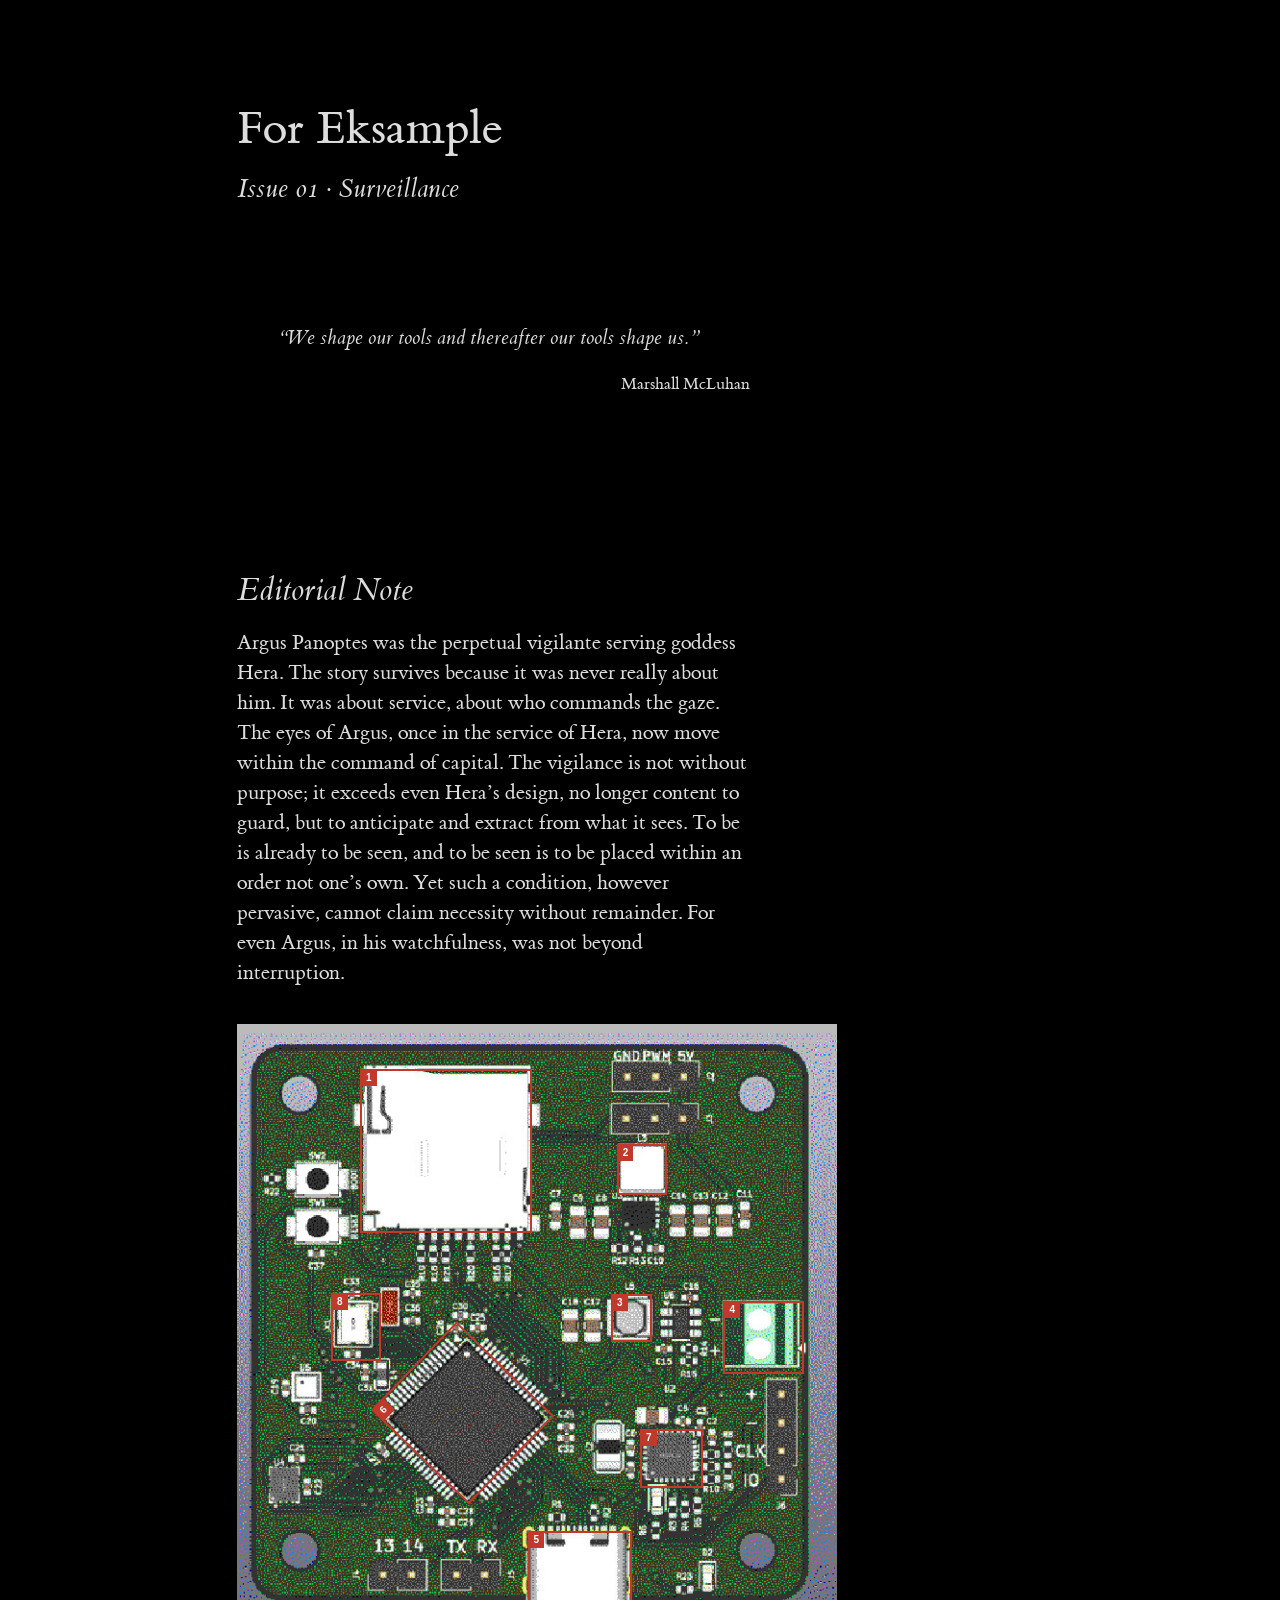
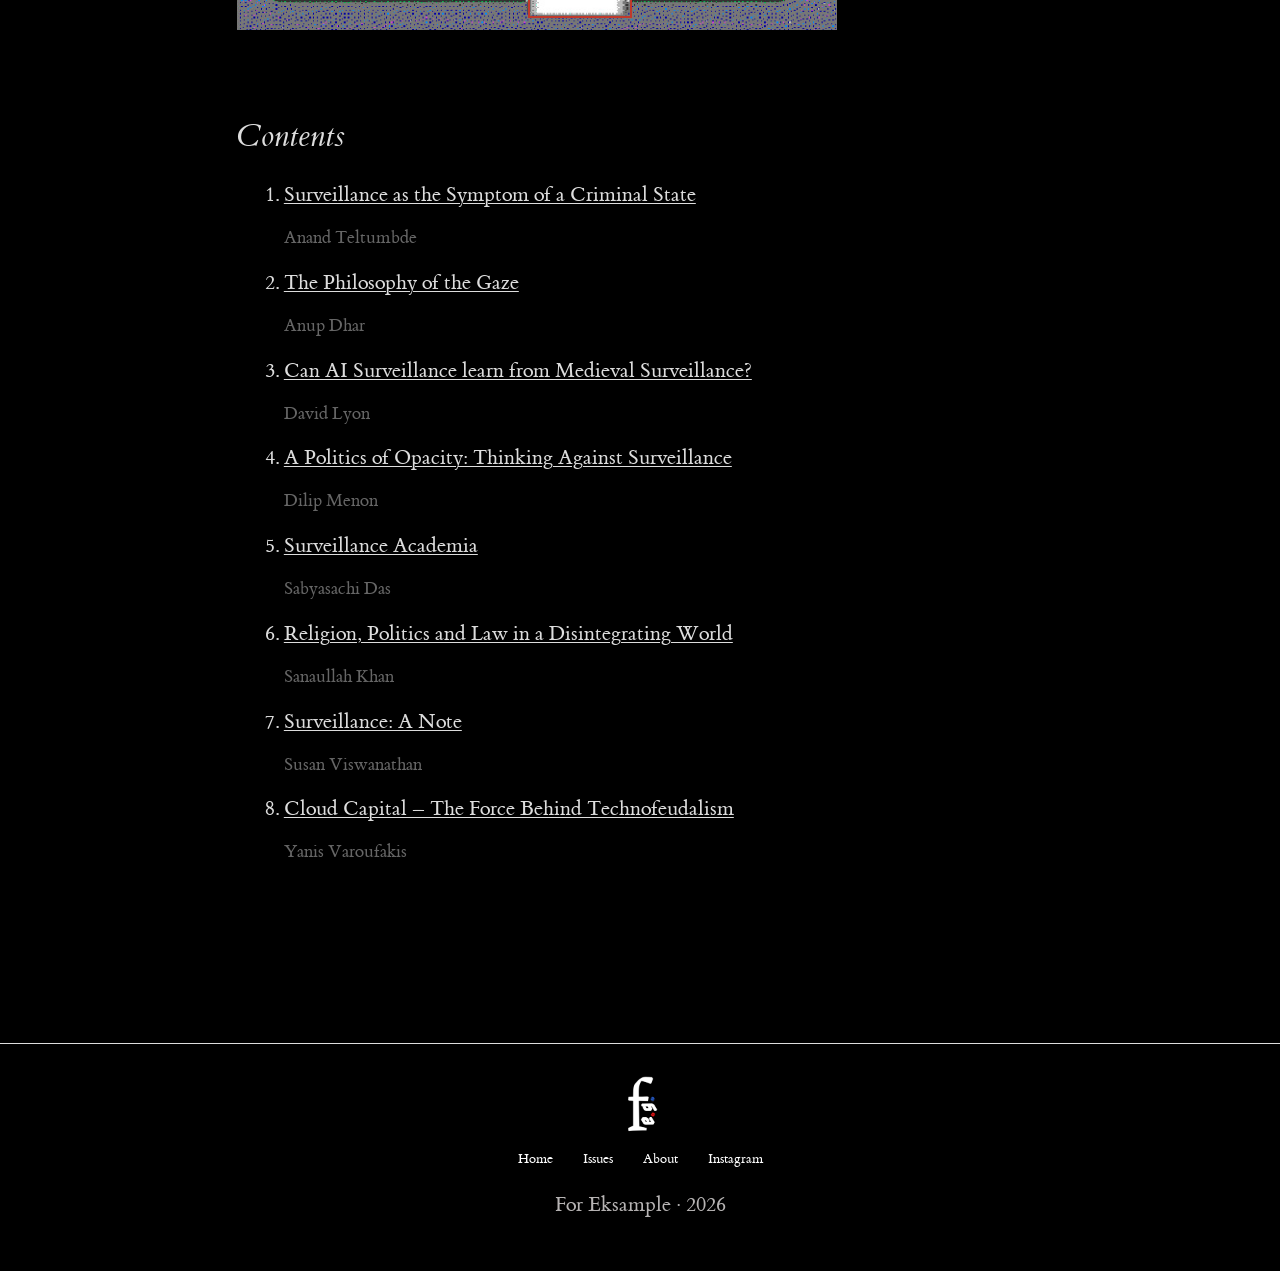
==== index.html @ 05f65637 "rotate" ====
<!DOCTYPE html>
<html lang="en">

<head>
    <meta charset="UTF-8">
    <meta name="viewport" content="width=device-width, initial-scale=1.0">

    <title>For Eksample | Issue 01</title>

    <link rel="stylesheet" href="tufte.css">
    <link rel="stylesheet" href="assets/css/custom.css">
</head>

<body>

<article>

   <h1>
    For Eksample
</h1>

    <p class="subtitle">
        Issue 01 · Surveillance
    </p>

    <section>

        <div class="epigraph">

            <blockquote>

                <p>
                    “We shape our tools and thereafter our tools shape us.”
                </p>

                <footer>
                    Marshall McLuhan
                </footer>

            </blockquote>

        </div>

    </section>


     <section>

        <h2>Editorial Note</h2>

        <p>

           Argus Panoptes was the perpetual vigilante serving goddess Hera. The story survives because it was never really about him. It was about service, about who commands the gaze.
The eyes of Argus, once in the service of Hera, now move within the command of capital.
The vigilance is not without purpose; it exceeds even Hera’s design, no longer content to guard, but to anticipate and extract from what it sees. 
To be is already to be seen, and to be seen is to be placed within an order not one’s own.
Yet such a condition, however pervasive, cannot claim necessity without remainder.
For even Argus, in his watchfulness, was not beyond interruption.


        </p>

    </section>

<!-- PCB annotated image — paste this where you want it on your page -->
<!-- Replace the src below with your actual image path -->

<div class="pcb-wrap">
  <img src="assets/imgs/pcb.jpeg" alt="PCB diagram">

  <a class="pcb-box box-1" href="articles/das.html" target="_blank" rel="noopener">
    <span class="box-label">1</span>
  </a>
  <a class="pcb-box box-2" href="articles/dhar.html" target="_blank" rel="noopener">
    <span class="box-label">2</span>
  </a>
  <a class="pcb-box box-3" href="articles/khan.html" target="_blank" rel="noopener">
    <span class="box-label">3</span>
  </a>
  <a class="pcb-box box-4" href="articles/lyon.html" target="_blank" rel="noopener">
    <span class="box-label">4</span>
  </a>
  <a class="pcb-box box-5" href="articles/menon.html" target="_blank" rel="noopener">
    <span class="box-label">5</span>
  </a>
  <a class="pcb-box box-6" href="articles/teltumbde.html" target="_blank" rel="noopener">
    <span class="box-label">6</span>
  </a>
  <a class="pcb-box box-7" href="articles/varoufakis.html" target="_blank" rel="noopener">
    <span class="box-label">7</span>
  </a>
  <a class="pcb-box box-8" href="articles/viswanathan.html" target="_blank" rel="noopener">
    <span class="box-label">8</span>
  </a>
</div>

<style>
  .pcb-wrap {
   
  position: relative;
  display: block;
  width: 100%;
  max-width: 600px; /* caps it on large screens — adjust as needed */
  /*margin: 0 auto;*/
  line-height: 0;

  }

  .pcb-wrap img {
    display: block;
    width: 100%;
    height: auto;
  }

  .pcb-box {
    position: absolute;
    border: 2px solid #c0392b;
    cursor: pointer;
    text-decoration: none;
    transition: border-color 0.25s ease, background-color 0.25s ease;
  }

  .pcb-box:hover {
    border-color: #f1c40f;
    background-color: rgba(241, 196, 15, 0.15);
  }

  .box-label {
    position: absolute;
    top: -1px;
    left: -1px;
    background: #c0392b;
    color: #fff;
    font-size: 10px;
    font-weight: 600;
    padding: 1px 5px;
    font-family: sans-serif;
    line-height: 1.4;
    transition: background-color 0.25s ease;
  }

  .pcb-box:hover .box-label {
    background-color: #f1c40f;
    color: #000;
  }

  /* Box positions */
  .box-1{left:20.556%;top:7.417%;width:28.056%;height:26.372%}
  .box-2{left:63.333%;top:19.916%;width:7.639%;height:7.692%}
  .box-3{left:62.361%;top:44.502%;width:6.111%;height:7.280%}
  .box-4{left:81.111%;top:45.739%;width:12.778%;height:11.400%}
  .box-5{left:48.472%;top:83.648%;width:16.806%;height:13.598%}
  .box-6{left:27.361%;width: 19.861%;height: 21.702%; top: 53.018%;  transform: rotate(-46deg); transform-origin: center center;}
  .box-7{left:67.222%;top:66.891%;width:9.861%;height:9.065%}
  .box-8{left:15.694%;top:44.365%;width:7.639%;height:10.576%}

</style>

    <section>

        <h2>Contents </h2>
  
       
     <ol>

    <li>
        <a href="articles/teltumbde.html">
            Surveillance as the Symptom of a Criminal State
        </a>
        <br>
        <small>Anand Teltumbde</small>
    </li>

    <li>
        <a href="articles/dhar.html">
            The Philosophy of the Gaze
        </a>
        <br>
        <small>Anup Dhar</small>
    </li>

    <li>
        <a href="articles/lyon.html">
            Can AI Surveillance learn from Medieval Surveillance?
        </a>
        <br>
        <small>David Lyon</small>
    </li>

    <li>
        <a href="articles/menon.html">
            A Politics of Opacity: Thinking Against Surveillance
        </a>
        <br>
        <small>Dilip Menon</small>
    </li>

    <li>
        <a href="articles/das.html">
            Surveillance Academia
        </a>
        <br>
        <small>Sabyasachi Das</small>
    </li>

    <li>
        <a href="articles/khan.html">
            Religion, Politics and Law in a Disintegrating World
        </a>
        <br>
        <small>Sanaullah Khan</small>
    </li>

    <li>
        <a href="articles/viswanathan.html">
            Surveillance: A Note
        </a>
        <br>
        <small>Susan Viswanathan</small>
    </li>

    <li>
        <a href="articles/varoufakis.html">
            Cloud Capital – The Force Behind Technofeudalism
        </a>
        <br>
        <small>Yanis Varoufakis</small>
    </li>

</ol>

    </section>


   

 

</article>
<footer class="site-footer">
     <img src="assets/imgs/logo.jpg" alt="For Eksample logo" class="footer-logo">

   <nav class="footer-nav">
        <a href="main.html">Home</a>
        <a href="main.html#Issues">Issues</a>
        <a href="about.html">About</a>
        <a href="https://instagram.com/foreksample">Instagram</a>


      
    </nav>

    <p class="footer-meta">
        For Eksample · 2026
    </p>

</footer>

</body>

</html>
---- tufte.css ----
@charset "UTF-8";

/* Import ET Book styles
   adapted from https://github.com/edwardtufte/et-book/blob/gh-pages/et-book.css */

@font-face {
    font-family: "et-book";
    src: url("et-book/et-book-roman-line-figures/et-book-roman-line-figures.eot");
    src: url("et-book/et-book-roman-line-figures/et-book-roman-line-figures.eot?#iefix") format("embedded-opentype"), url("et-book/et-book-roman-line-figures/et-book-roman-line-figures.woff") format("woff"), url("et-book/et-book-roman-line-figures/et-book-roman-line-figures.ttf") format("truetype"), url("et-book/et-book-roman-line-figures/et-book-roman-line-figures.svg#etbookromanosf") format("svg");
    font-weight: normal;
    font-style: normal;
    font-display: swap;
}

@font-face {
    font-family: "et-book";
    src: url("et-book/et-book-display-italic-old-style-figures/et-book-display-italic-old-style-figures.eot");
    src: url("et-book/et-book-display-italic-old-style-figures/et-book-display-italic-old-style-figures.eot?#iefix") format("embedded-opentype"), url("et-book/et-book-display-italic-old-style-figures/et-book-display-italic-old-style-figures.woff") format("woff"), url("et-book/et-book-display-italic-old-style-figures/et-book-display-italic-old-style-figures.ttf") format("truetype"), url("et-book/et-book-display-italic-old-style-figures/et-book-display-italic-old-style-figures.svg#etbookromanosf") format("svg");
    font-weight: normal;
    font-style: italic;
    font-display: swap;
}

@font-face {
    font-family: "et-book";
    src: url("et-book/et-book-bold-line-figures/et-book-bold-line-figures.eot");
    src: url("et-book/et-book-bold-line-figures/et-book-bold-line-figures.eot?#iefix") format("embedded-opentype"), url("et-book/et-book-bold-line-figures/et-book-bold-line-figures.woff") format("woff"), url("et-book/et-book-bold-line-figures/et-book-bold-line-figures.ttf") format("truetype"), url("et-book/et-book-bold-line-figures/et-book-bold-line-figures.svg#etbookromanosf") format("svg");
    font-weight: bold;
    font-style: normal;
    font-display: swap;
}

@font-face {
    font-family: "et-book-roman-old-style";
    src: url("et-book/et-book-roman-old-style-figures/et-book-roman-old-style-figures.eot");
    src: url("et-book/et-book-roman-old-style-figures/et-book-roman-old-style-figures.eot?#iefix") format("embedded-opentype"), url("et-book/et-book-roman-old-style-figures/et-book-roman-old-style-figures.woff") format("woff"), url("et-book/et-book-roman-old-style-figures/et-book-roman-old-style-figures.ttf") format("truetype"), url("et-book/et-book-roman-old-style-figures/et-book-roman-old-style-figures.svg#etbookromanosf") format("svg");
    font-weight: normal;
    font-style: normal;
    font-display: swap;
}

/* Tufte CSS styles */
html {
    font-size: 15px;
}

body {
   /* width: 87.5%;*/
  /*  margin-left: auto; */
 /*   margin-right: auto;*/
   /* padding-left: 12.5%; */
    font-family: et-book, Palatino, "Palatino Linotype", "Palatino LT STD", "Book Antiqua", Georgia, serif;
    background-color: #fffff8;
    color: #111;
    max-width: none;
    counter-reset: sidenote-counter;
    margin: 0;
    padding: 0 clamp(1rem, 8vw, 256px);
}

/* Adds dark mode */
/*@media (prefers-color-scheme: dark) { */
    body {
        background-color: #000000;
        color: #ddd;
    }


h1 {
    font-weight: 400;
    margin-top: 4rem;
    margin-bottom: 1.5rem;
    font-size: 3.2rem;
    line-height: 1;
}

h2 {
    font-style: italic;
    font-weight: 400;
    margin-top: 2.1rem;
    margin-bottom: 1.4rem;
    font-size: 2.2rem;
    line-height: 1;
}

h3 {
    font-style: italic;
    font-weight: 400;
    font-size: 1.7rem;
    margin-top: 2rem;
    margin-bottom: 1.4rem;
    line-height: 1;
}

hr {
    display: block;
    height: 1px;
    width: 55%;
    border: 0;
    border-top: 1px solid #ccc;
    margin: 1em 0;
    padding: 0;
}

p.subtitle {
    font-style: italic;
    margin-top: 1rem;
    margin-bottom: 1rem;
    font-size: 1.8rem;
    display: block;
    line-height: 1;
}

.numeral {
    font-family: et-book-roman-old-style;
}

.danger {
    color: red;
}

article {
    padding: 5rem 0rem;
    width: 87.5%;
    padding-left: 12.5%;
}

section {
    padding-top: 1rem;
    padding-bottom: 1rem;
}

p,
dl,
ol,
ul {
    font-size: 1.4rem;
    line-height: 2rem;
}

p {
    margin-top: 1.4rem;
    margin-bottom: 1.4rem;
    padding-right: 0;
    vertical-align: baseline;
}

/* Chapter Epigraphs */
div.epigraph {
    margin: 5em 0;
}

div.epigraph > blockquote {
    margin-top: 3em;
    margin-bottom: 3em;
}

div.epigraph > blockquote,
div.epigraph > blockquote > p {
    font-style: italic;
}

div.epigraph > blockquote > footer {
    font-style: normal;
}

div.epigraph > blockquote > footer > cite {
    font-style: italic;
}
/* end chapter epigraphs styles */

blockquote {
    font-size: 1.4rem;
}

blockquote p {
    width: 55%;
    margin-right: 40px;
}

blockquote footer {
    width: 55%;
    font-size: 1.1rem;
    text-align: right;
}

section > p,
section > footer,
section > table {
    width: 55%;
}

/* 50 + 5 == 55, to be the same width as paragraph */
section > dl,
section > ol,
section > ul {
    width: 50%;
    -webkit-padding-start: 5%;
}

dt:not(:first-child),
li:not(:first-child) {
    margin-top: 0.25rem;
}

figure {
    padding: 0;
    border: 0;
    font-size: 100%;
    font: inherit;
    vertical-align: baseline;
    max-width: 55%;
    -webkit-margin-start: 0;
    -webkit-margin-end: 0;
    margin: 0 0 3em 0;
}

figcaption {
    float: right;
    clear: right;
    margin-top: 0;
    margin-bottom: 0;
    font-size: 1.1rem;
    line-height: 1.6;
    vertical-align: baseline;
    position: relative;
    max-width: 40%;
}

figure.fullwidth figcaption {
    margin-right: 24%;
}

a:link,
a:visited {
    color: inherit;
    text-underline-offset: 0.1em;
    text-decoration-thickness: 0.05em;
}

/* Sidenotes, margin notes, figures, captions */
img {
    max-width: 100%;
}

.sidenote,
.marginnote {
    float: right;
    clear: right;
    margin-right: -60%;
    width: 50%;
    margin-top: 0.3rem;
    margin-bottom: 0;
    font-size: 1.1rem;
    line-height: 1.3;
    vertical-align: baseline;
    position: relative;
}

.sidenote-number {
    counter-increment: sidenote-counter;
}

.sidenote-number:after,
.sidenote:before {
    font-family: et-book-roman-old-style;
    position: relative;
    vertical-align: baseline;
}

.sidenote-number:after {
    content: counter(sidenote-counter);
    font-size: 1rem;
    top: -0.5rem;
    left: 0.1rem;
}

.sidenote:before {
    content: counter(sidenote-counter) " ";
    font-size: 1rem;
    top: -0.5rem;
}

blockquote .sidenote,
blockquote .marginnote {
    margin-right: -82%;
    min-width: 59%;
    text-align: left;
}

div.fullwidth,
table.fullwidth {
    width: 100%;
}

div.table-wrapper {
    overflow-x: auto;
    font-family: "Trebuchet MS", "Gill Sans", "Gill Sans MT", sans-serif;
}

.sans {
    font-family: "Gill Sans", "Gill Sans MT", Calibri, sans-serif;
    letter-spacing: .03em;
}

code, pre > code {
    font-family: Consolas, "Liberation Mono", Menlo, Courier, monospace;
    font-size: 1.0rem;
    line-height: 1.42;
    -webkit-text-size-adjust: 100%; /* Prevent adjustments of font size after orientation changes in iOS. See https://github.com/edwardtufte/tufte-css/issues/81#issuecomment-261953409 */
}

.sans > code {
    font-size: 1.2rem;
}

h1 > code,
h2 > code,
h3 > code {
    font-size: 0.80em;
}

.marginnote > code,
.sidenote > code {
    font-size: 1rem;
}

pre > code {
    font-size: 0.9rem;
    width: 52.5%;
    margin-left: 2.5%;
    overflow-x: auto;
    display: block;
}

pre.fullwidth > code {
    width: 90%;
}

.fullwidth {
    max-width: 90%;
    clear:both;
}

span.newthought {
    font-variant: small-caps;
    font-size: 1.2em;
}

input.margin-toggle {
    display: none;
}

label.sidenote-number {
    display: inline-block;
    max-height: 2rem; /* should be less than or equal to paragraph line-height */
}

label.margin-toggle:not(.sidenote-number) {
    display: none;
}

.iframe-wrapper {
    position: relative;
    padding-bottom: 56.25%; /* 16:9 */
    padding-top: 25px;
    height: 0;
}

.iframe-wrapper iframe {
    position: absolute;
    top: 0;
    left: 0;
    width: 100%;
    height: 100%;
}

@media (max-width: 760px) {
    body {
        width: 84%;
        padding-left: 8%;
        padding-right: 8%;
    }

    hr,
    section > p,
    section > footer,
    section > table {
        width: 100%;
    }

    pre > code {
        width: 97%;
    }

    section > dl,
    section > ol,
    section > ul {
        width: 90%;
    }

    figure {
        max-width: 90%;
    }

    figcaption,
    figure.fullwidth figcaption {
        margin-right: 0%;
        max-width: none;
    }

    blockquote {
        margin-left: 1.5em;
        margin-right: 0em;
    }

    blockquote p,
    blockquote footer {
        width: 100%;
    }

    label.margin-toggle:not(.sidenote-number) {
        display: inline;
    }

    .sidenote,
    .marginnote {
        display: none;
    }

    .margin-toggle:checked + .sidenote,
    .margin-toggle:checked + .marginnote {
        display: block;
        float: left;
        left: 1rem;
        clear: both;
        width: 95%;
        margin: 1rem 2.5%;
        vertical-align: baseline;
        position: relative;
    }

    label {
        cursor: pointer;
    }

    div.table-wrapper,
    table {
        width: 85%;
    }

    img {
        width: 100%;
    }
}
---- assets/css/custom.css ----
.subtitle{
    font-style: italic;
}

ol{
    line-height: 2;
}

article{
    padding-top: 3rem;
}

hr{
    margin-top:3rem;
}

small{
    color:#666;
}

article{
padding-top:3rem;
}

.subtitle{
font-style:italic;
margin-bottom:2rem;
}

section{
margin-top:2rem;
}

h2{
margin-top:3rem;
}

blockquote{
font-style:italic;
}

.sans{
font-size:1rem;
color:#666;
}

hr{
margin-top:3rem;
}

.newthought{
font-variant:small-caps;
}




.issue-cover{
    border:3px solid white;
}

.banner-image{
      display:block;
    max-width:100%;
    height:auto;

    margin:2rem auto;
}

.site-footer{
   
  

    margin-top:4rem;
    padding:2rem 0;
    border-top:1px solid #ddd;
    font-family:et-book, Palatino, serif;
    font-size:0.95rem;
     position: relative;
    left: 50%;
    right: 50%;

    width: 100vw;
    max-width: 100vw;

    margin-left: -50vw;
    margin-right: -50vw;

    box-sizing: border-box;
    
   
    width: 100vw;
}

.footer-nav{
    display:flex;
    justify-content:center;
    gap:2rem;
    align-items:center;
    flex-wrap:wrap;
}

.footer-nav a{
    text-decoration:none;
    color:#ffffff;
}

.footer-nav a:hover{
    text-decoration:underline;
}

.ig-icon svg{
    width:20px;
    height:20px;
    fill:#d6cfcf;
    vertical-align:middle;
}

.footer-meta{
    text-align:center;
    margin-top:1.5rem;
    color:#b7b4b4;
}

.footer-logo {
    display: block;
    width: 60px;      /* adjust size */
    height: auto;
    margin: 0 auto 1rem auto;
}



.author-photo {
width: 140px;
height: 140px;


object-fit: cover;

/*border: 0px solid white;*/


}

.sidenote,
.marginnote{
    clear:right;
    margin-bottom:1.5rem;
}
.heading{
    font-size:5rem;
    font-weight:normal;
    letter-spacing:.08em;
    color:#f5f5f5;

    text-shadow:
        2px 2px 0 #222,
        4px 4px 0 #111;
}
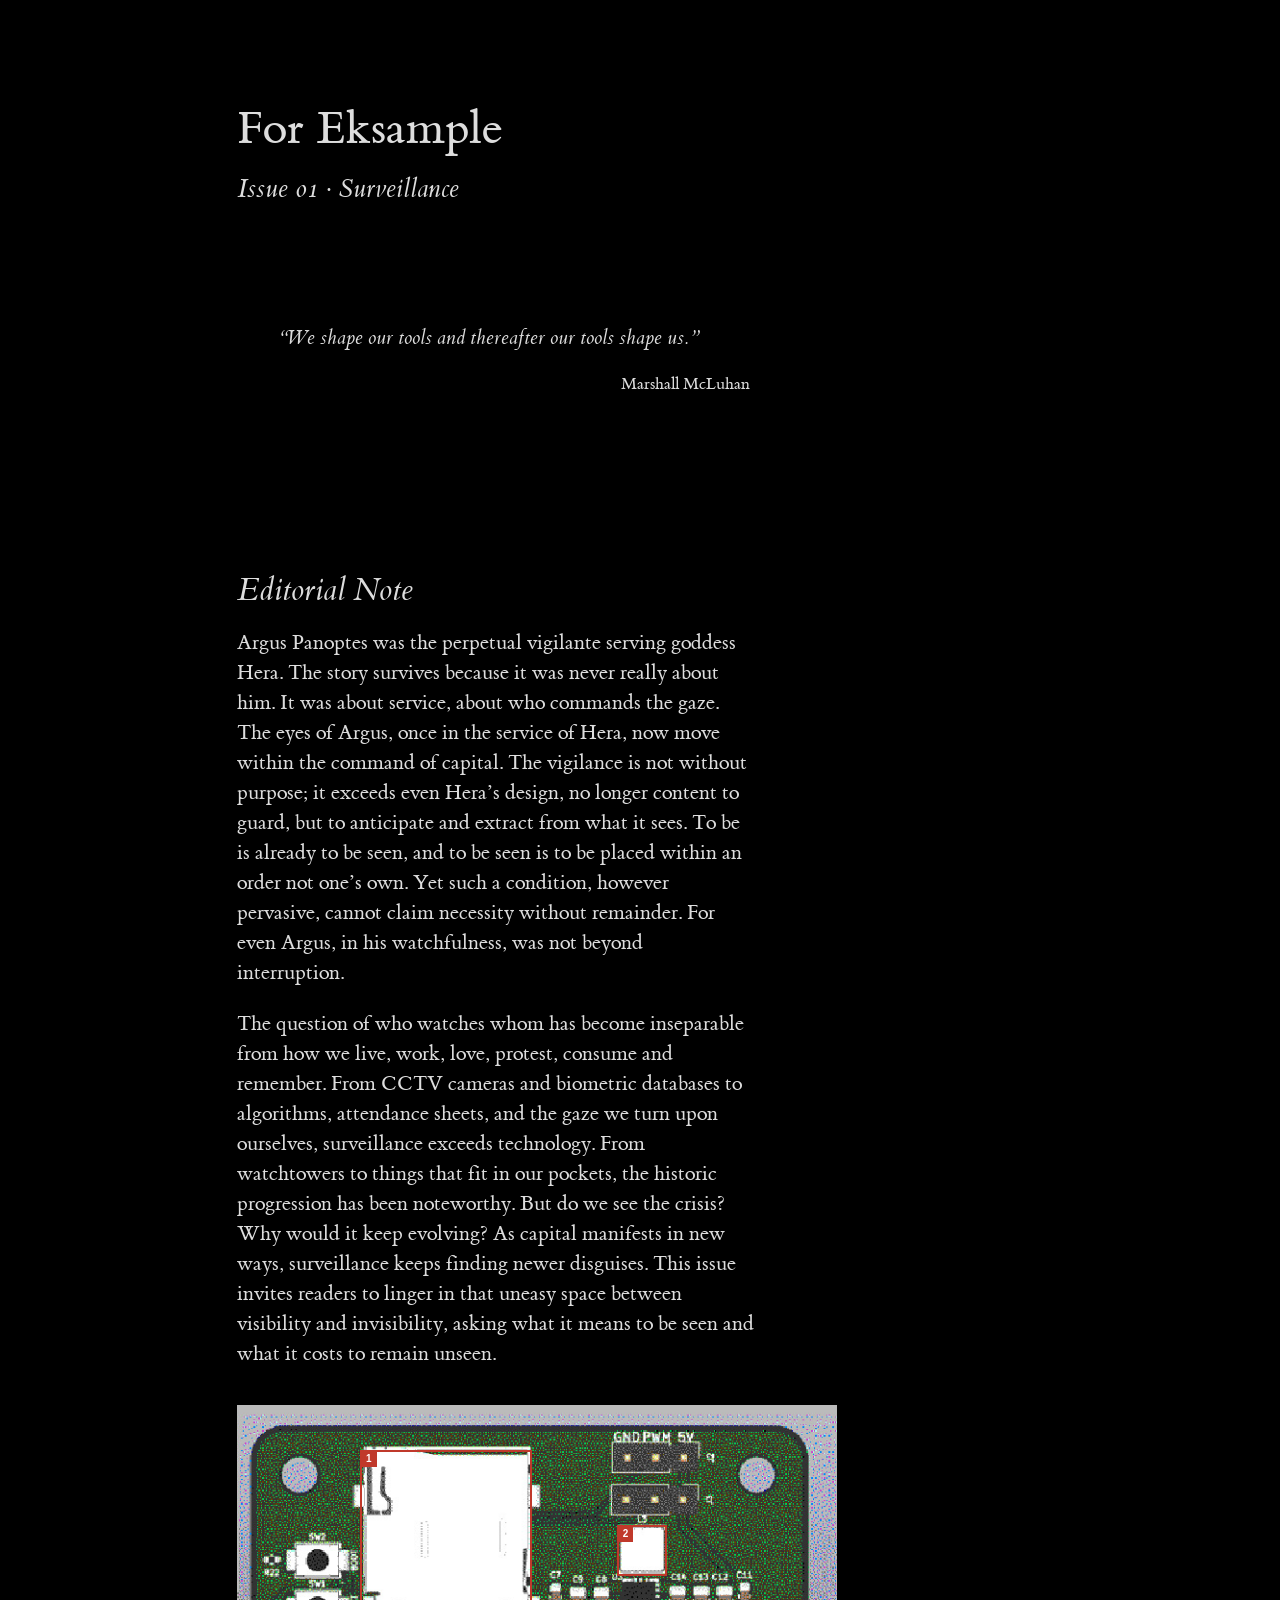
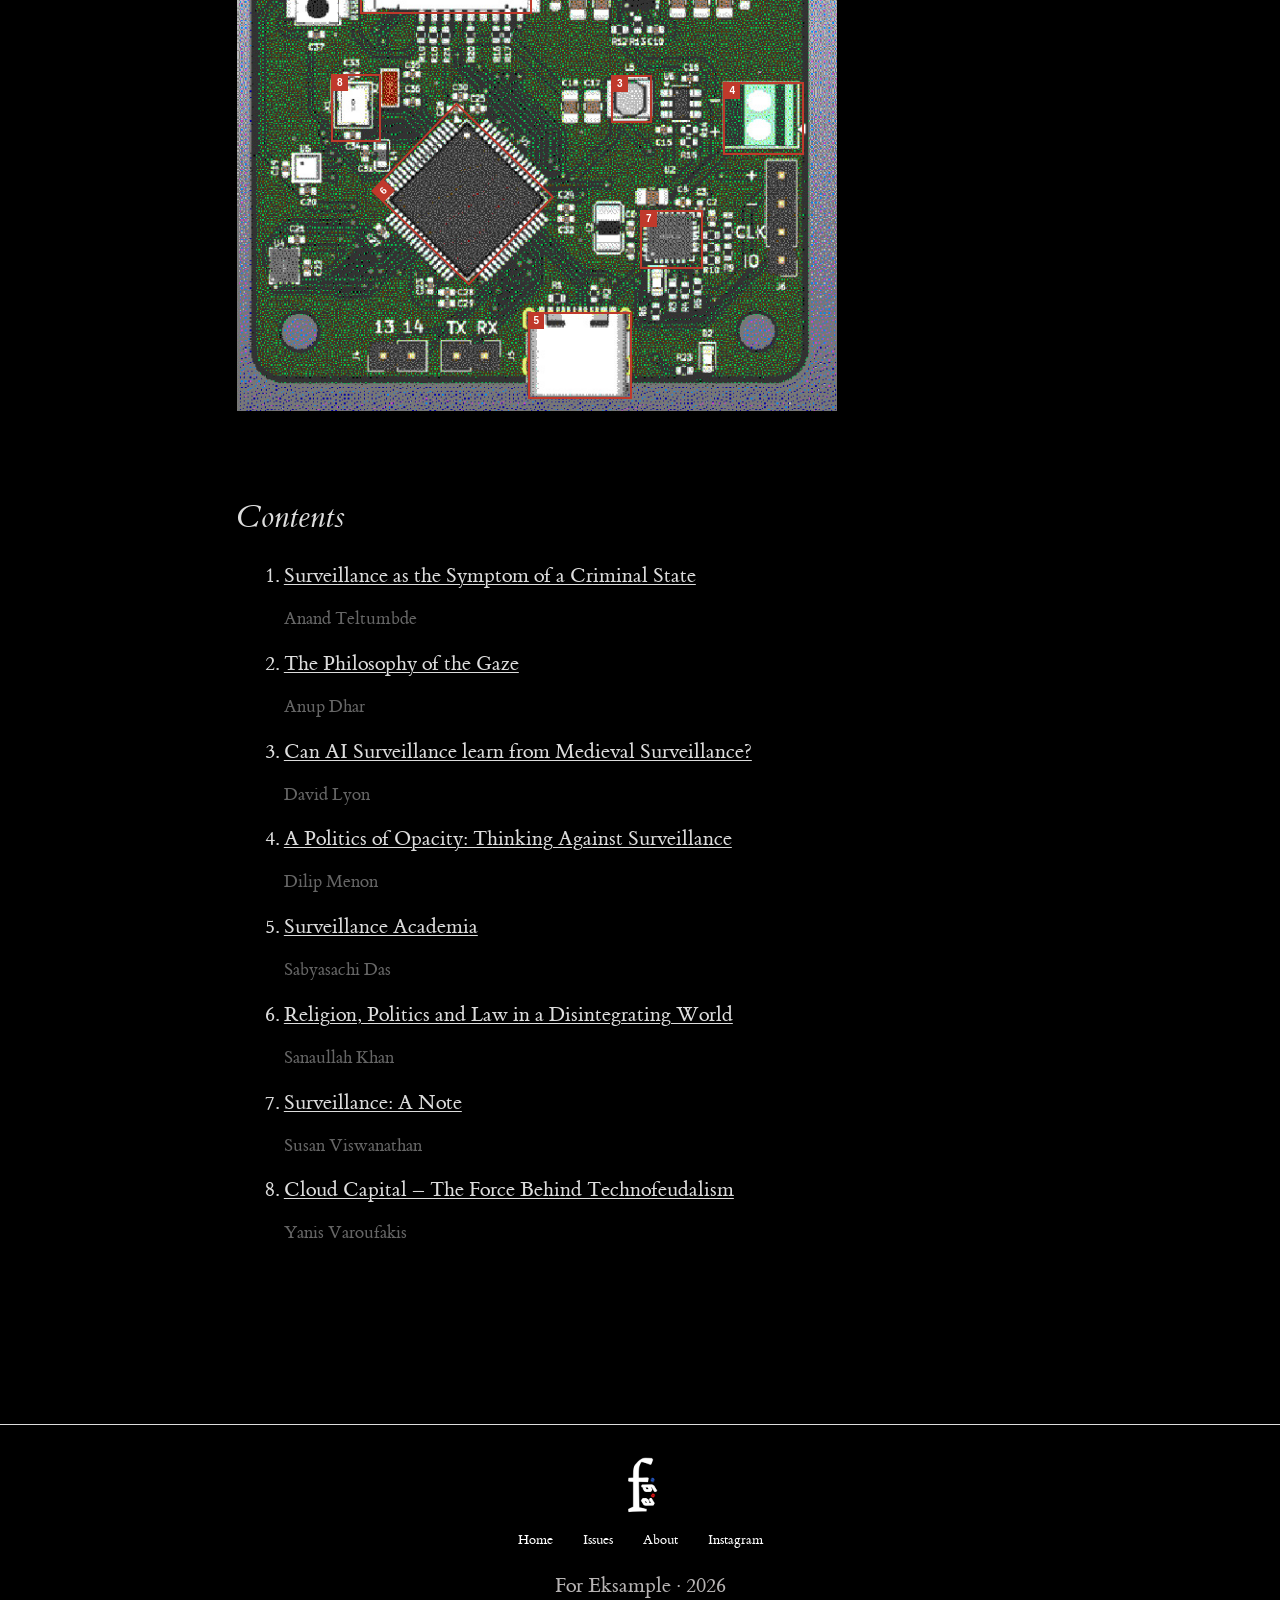
==== commit 0d3b0439: "edits" ====
--- a/index.html
+++ b/index.html
@@ -6,7 +6,7 @@
     <meta name="viewport" content="width=device-width, initial-scale=1.0">
 
     <title>For Eksample | Issue 01</title>
-
+<link rel="icon" type="image/x-icon" href="assets/imgs/logo.svg">
     <link rel="stylesheet" href="tufte.css">
     <link rel="stylesheet" href="assets/css/custom.css">
 </head>
@@ -57,8 +57,8 @@
 Yet such a condition, however pervasive, cannot claim necessity without remainder.
 For even Argus, in his watchfulness, was not beyond interruption.
 
-
         </p>
+        <p>The question of who watches whom has become inseparable from how we live, work, love, protest, consume and remember. From CCTV cameras and biometric databases to algorithms, attendance sheets,  and the gaze we turn upon ourselves, surveillance exceeds technology. From watchtowers to things that fit in our pockets, the historic progression has been noteworthy. But do we see the crisis? Why would it keep evolving? As capital manifests in new ways, surveillance keeps finding newer disguises. This issue invites readers to linger in that uneasy space between visibility and invisibility, asking what it means to be seen and what it costs to remain unseen.</p>
 
     </section>
 
@@ -68,29 +68,37 @@
 <div class="pcb-wrap">
   <img src="assets/imgs/pcb.jpeg" alt="PCB diagram">
 
-  <a class="pcb-box box-1" href="articles/das.html" target="_blank" rel="noopener">
-    <span class="box-label">1</span>
-  </a>
-  <a class="pcb-box box-2" href="articles/dhar.html" target="_blank" rel="noopener">
-    <span class="box-label">2</span>
-  </a>
-  <a class="pcb-box box-3" href="articles/khan.html" target="_blank" rel="noopener">
-    <span class="box-label">3</span>
-  </a>
-  <a class="pcb-box box-4" href="articles/lyon.html" target="_blank" rel="noopener">
-    <span class="box-label">4</span>
-  </a>
-  <a class="pcb-box box-5" href="articles/menon.html" target="_blank" rel="noopener">
-    <span class="box-label">5</span>
-  </a>
-  <a class="pcb-box box-6" href="articles/teltumbde.html" target="_blank" rel="noopener">
-    <span class="box-label">6</span>
-  </a>
-  <a class="pcb-box box-7" href="articles/varoufakis.html" target="_blank" rel="noopener">
-    <span class="box-label">7</span>
-  </a>
-  <a class="pcb-box box-8" href="articles/viswanathan.html" target="_blank" rel="noopener">
-    <span class="box-label">8</span>
+  <a class="pcb-box box-1" href="articles/teltumbde.html" target="_blank" rel="noopener">
+  <span class="box-label">1</span>
+</a>
+
+<a class="pcb-box box-2" href="articles/dhar.html" target="_blank" rel="noopener">
+  <span class="box-label">2</span>
+</a>
+
+<a class="pcb-box box-3" href="articles/lyon.html" target="_blank" rel="noopener">
+  <span class="box-label">3</span>
+</a>
+
+<a class="pcb-box box-4" href="articles/menon.html" target="_blank" rel="noopener">
+  <span class="box-label">4</span>
+</a>
+
+<a class="pcb-box box-5" href="articles/das.html" target="_blank" rel="noopener">
+  <span class="box-label">5</span>
+</a>
+
+<a class="pcb-box box-6" href="articles/khan.html" target="_blank" rel="noopener">
+  <span class="box-label">6</span>
+</a>
+
+<a class="pcb-box box-7" href="articles/viswanathan.html" target="_blank" rel="noopener">
+  <span class="box-label">7</span>
+</a>
+
+<a class="pcb-box box-8" href="articles/varoufakis.html" target="_blank" rel="noopener">
+  <span class="box-label">8</span>
+
   </a>
 </div>
 
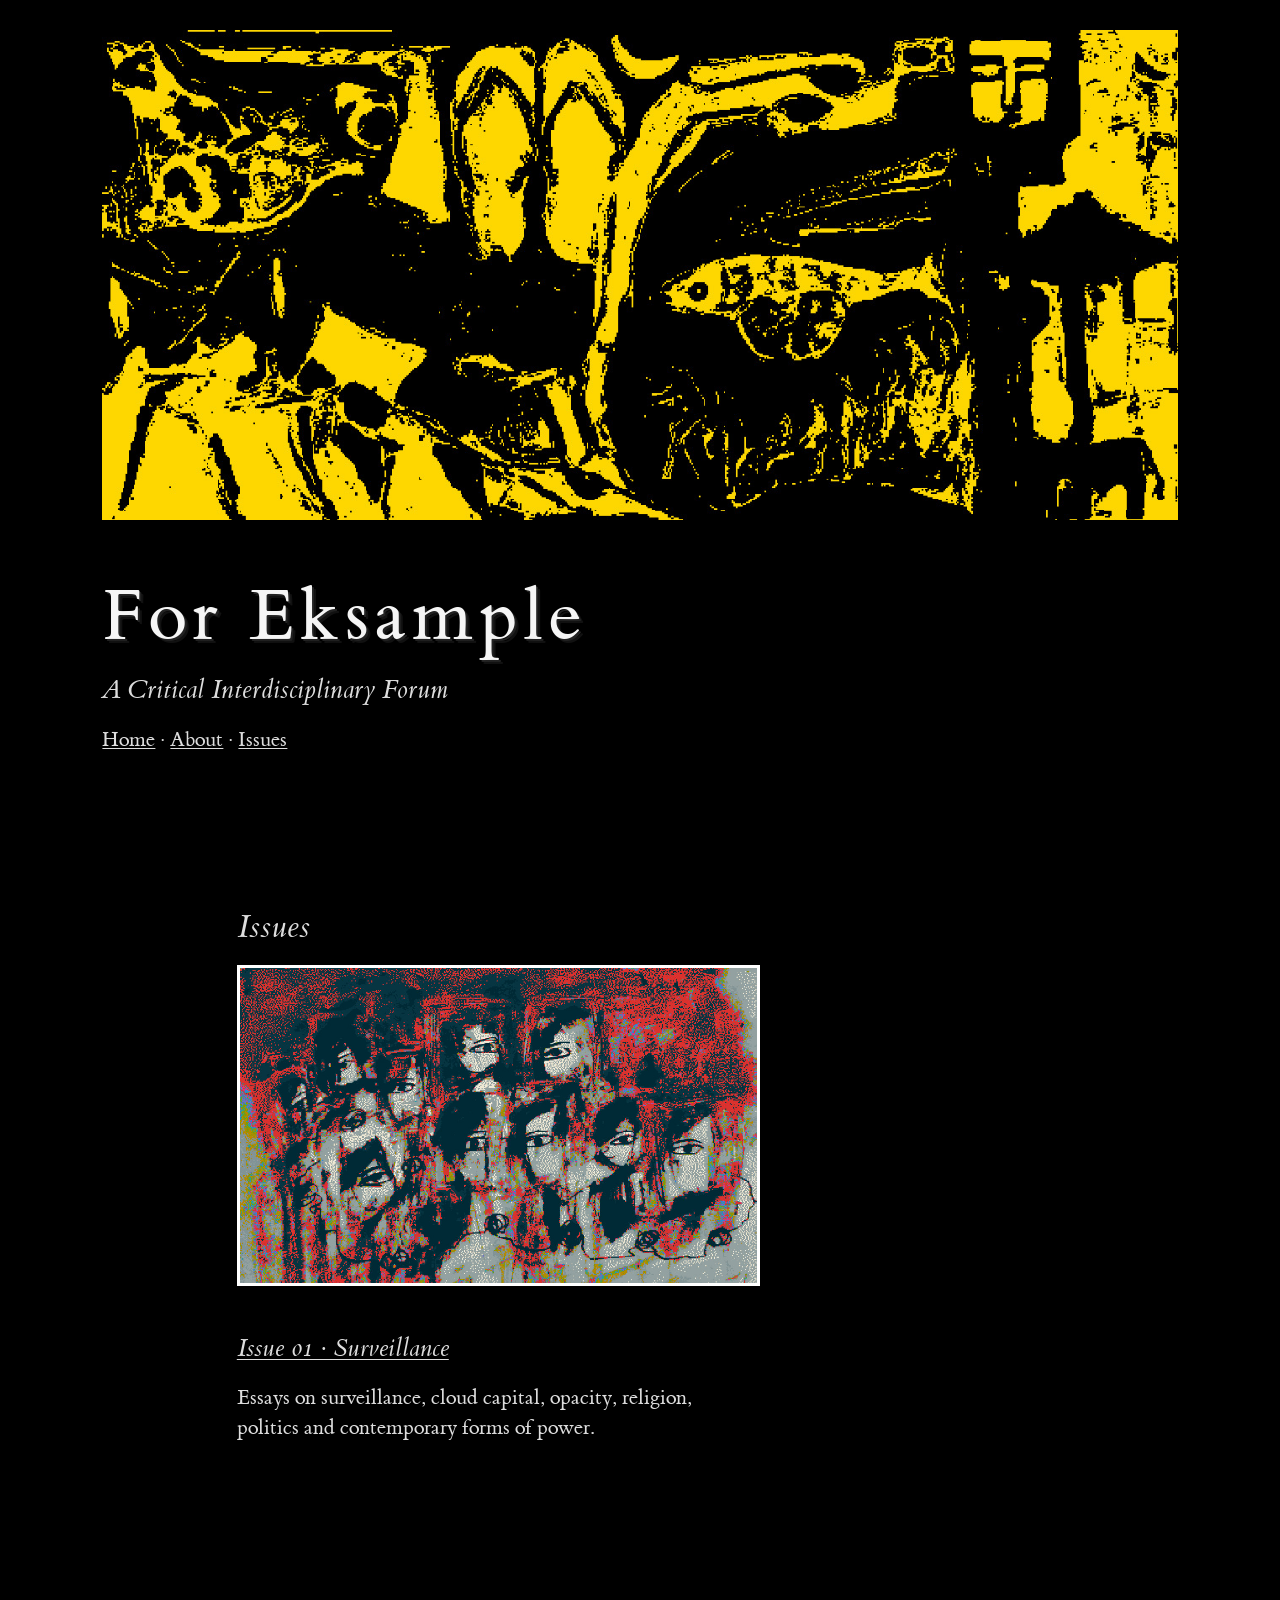
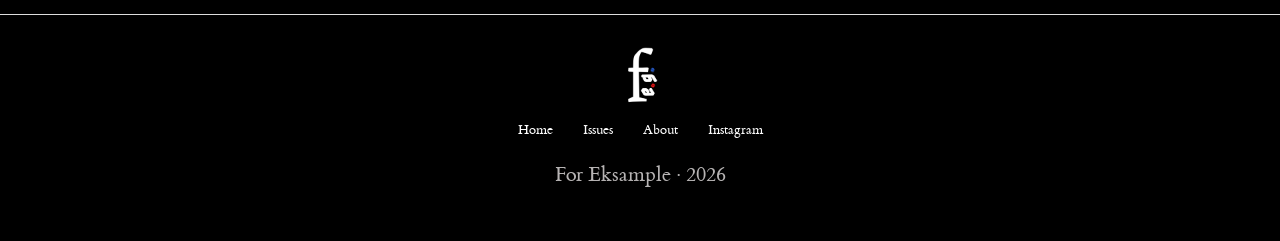
==== commit 241616b4: "edits" ====
--- a/index.html
+++ b/index.html
@@ -1,259 +1,70 @@
 <!DOCTYPE html>
 <html lang="en">
-
 <head>
     <meta charset="UTF-8">
     <meta name="viewport" content="width=device-width, initial-scale=1.0">
-
-    <title>For Eksample | Issue 01</title>
+    <title>For Eksample</title>
 <link rel="icon" type="image/x-icon" href="assets/imgs/logo.svg">
     <link rel="stylesheet" href="tufte.css">
     <link rel="stylesheet" href="assets/css/custom.css">
 </head>
-
 <body>
-
-<article>
-
-   <h1>
+    <img src="assets/imgs/ban.jpeg"
+     alt="For Eksample"
+     class="banner-image">
+    <h1 class="heading">
     For Eksample
 </h1>
 
     <p class="subtitle">
-        Issue 01 · Surveillance
+        A Critical Interdisciplinary Forum
     </p>
 
-    <section>
+    <p>
+        <a href="index.html">Home</a> ·
+        <a href="about.html">About</a> ·
+        <a href="#issues">Issues</a>
+    </p>
 
-        <div class="epigraph">
+<article>
+ 
 
-            <blockquote>
+    <section id="issues">
 
-                <p>
-                    “We shape our tools and thereafter our tools shape us.”
-                </p>
+        <h2>Issues</h2>
 
-                <footer>
-                    Marshall McLuhan
-                </footer>
+        <figure>
+            <a href="index.html">
+              <img src="assets/imgs/banner.jpeg"
+     class="issue-cover"
+     alt="Issue 01 Cover">
+            </a>
+        </figure>
 
-            </blockquote>
+        <h3>
+            <a href="index.html">
+                Issue 01 · Surveillance
+            </a>
+        </h3>
 
-        </div>
+        <p>
+            Essays on surveillance, cloud capital, opacity,
+            religion, politics and contemporary forms of power.
+        </p>
 
     </section>
 
-
-     <section>
-
-        <h2>Editorial Note</h2>
-
-        <p>
-
-           Argus Panoptes was the perpetual vigilante serving goddess Hera. The story survives because it was never really about him. It was about service, about who commands the gaze.
-The eyes of Argus, once in the service of Hera, now move within the command of capital.
-The vigilance is not without purpose; it exceeds even Hera’s design, no longer content to guard, but to anticipate and extract from what it sees. 
-To be is already to be seen, and to be seen is to be placed within an order not one’s own.
-Yet such a condition, however pervasive, cannot claim necessity without remainder.
-For even Argus, in his watchfulness, was not beyond interruption.
-
-        </p>
-        <p>The question of who watches whom has become inseparable from how we live, work, love, protest, consume and remember. From CCTV cameras and biometric databases to algorithms, attendance sheets,  and the gaze we turn upon ourselves, surveillance exceeds technology. From watchtowers to things that fit in our pockets, the historic progression has been noteworthy. But do we see the crisis? Why would it keep evolving? As capital manifests in new ways, surveillance keeps finding newer disguises. This issue invites readers to linger in that uneasy space between visibility and invisibility, asking what it means to be seen and what it costs to remain unseen.</p>
-
-    </section>
-
-<!-- PCB annotated image — paste this where you want it on your page -->
-<!-- Replace the src below with your actual image path -->
-
-<div class="pcb-wrap">
-  <img src="assets/imgs/pcb.jpeg" alt="PCB diagram">
-
-  <a class="pcb-box box-1" href="articles/teltumbde.html" target="_blank" rel="noopener">
-  <span class="box-label">1</span>
-</a>
-
-<a class="pcb-box box-2" href="articles/dhar.html" target="_blank" rel="noopener">
-  <span class="box-label">2</span>
-</a>
-
-<a class="pcb-box box-3" href="articles/lyon.html" target="_blank" rel="noopener">
-  <span class="box-label">3</span>
-</a>
-
-<a class="pcb-box box-4" href="articles/menon.html" target="_blank" rel="noopener">
-  <span class="box-label">4</span>
-</a>
-
-<a class="pcb-box box-5" href="articles/das.html" target="_blank" rel="noopener">
-  <span class="box-label">5</span>
-</a>
-
-<a class="pcb-box box-6" href="articles/khan.html" target="_blank" rel="noopener">
-  <span class="box-label">6</span>
-</a>
-
-<a class="pcb-box box-7" href="articles/viswanathan.html" target="_blank" rel="noopener">
-  <span class="box-label">7</span>
-</a>
-
-<a class="pcb-box box-8" href="articles/varoufakis.html" target="_blank" rel="noopener">
-  <span class="box-label">8</span>
-
-  </a>
-</div>
-
-<style>
-  .pcb-wrap {
-   
-  position: relative;
-  display: block;
-  width: 100%;
-  max-width: 600px; /* caps it on large screens — adjust as needed */
-  /*margin: 0 auto;*/
-  line-height: 0;
-
-  }
-
-  .pcb-wrap img {
-    display: block;
-    width: 100%;
-    height: auto;
-  }
-
-  .pcb-box {
-    position: absolute;
-    border: 2px solid #c0392b;
-    cursor: pointer;
-    text-decoration: none;
-    transition: border-color 0.25s ease, background-color 0.25s ease;
-  }
-
-  .pcb-box:hover {
-    border-color: #f1c40f;
-    background-color: rgba(241, 196, 15, 0.15);
-  }
-
-  .box-label {
-    position: absolute;
-    top: -1px;
-    left: -1px;
-    background: #c0392b;
-    color: #fff;
-    font-size: 10px;
-    font-weight: 600;
-    padding: 1px 5px;
-    font-family: sans-serif;
-    line-height: 1.4;
-    transition: background-color 0.25s ease;
-  }
-
-  .pcb-box:hover .box-label {
-    background-color: #f1c40f;
-    color: #000;
-  }
-
-  /* Box positions */
-  .box-1{left:20.556%;top:7.417%;width:28.056%;height:26.372%}
-  .box-2{left:63.333%;top:19.916%;width:7.639%;height:7.692%}
-  .box-3{left:62.361%;top:44.502%;width:6.111%;height:7.280%}
-  .box-4{left:81.111%;top:45.739%;width:12.778%;height:11.400%}
-  .box-5{left:48.472%;top:83.648%;width:16.806%;height:13.598%}
-  .box-6{left:27.361%;width: 19.861%;height: 21.702%; top: 53.018%;  transform: rotate(-46deg); transform-origin: center center;}
-  .box-7{left:67.222%;top:66.891%;width:9.861%;height:9.065%}
-  .box-8{left:15.694%;top:44.365%;width:7.639%;height:10.576%}
-
-</style>
-
-    <section>
-
-        <h2>Contents </h2>
-  
-       
-     <ol>
-
-    <li>
-        <a href="articles/teltumbde.html">
-            Surveillance as the Symptom of a Criminal State
-        </a>
-        <br>
-        <small>Anand Teltumbde</small>
-    </li>
-
-    <li>
-        <a href="articles/dhar.html">
-            The Philosophy of the Gaze
-        </a>
-        <br>
-        <small>Anup Dhar</small>
-    </li>
-
-    <li>
-        <a href="articles/lyon.html">
-            Can AI Surveillance learn from Medieval Surveillance?
-        </a>
-        <br>
-        <small>David Lyon</small>
-    </li>
-
-    <li>
-        <a href="articles/menon.html">
-            A Politics of Opacity: Thinking Against Surveillance
-        </a>
-        <br>
-        <small>Dilip Menon</small>
-    </li>
-
-    <li>
-        <a href="articles/das.html">
-            Surveillance Academia
-        </a>
-        <br>
-        <small>Sabyasachi Das</small>
-    </li>
-
-    <li>
-        <a href="articles/khan.html">
-            Religion, Politics and Law in a Disintegrating World
-        </a>
-        <br>
-        <small>Sanaullah Khan</small>
-    </li>
-
-    <li>
-        <a href="articles/viswanathan.html">
-            Surveillance: A Note
-        </a>
-        <br>
-        <small>Susan Viswanathan</small>
-    </li>
-
-    <li>
-        <a href="articles/varoufakis.html">
-            Cloud Capital – The Force Behind Technofeudalism
-        </a>
-        <br>
-        <small>Yanis Varoufakis</small>
-    </li>
-
-</ol>
-
-    </section>
-
-
-   
-
- 
+    
 
 </article>
 <footer class="site-footer">
      <img src="assets/imgs/logo.jpg" alt="For Eksample logo" class="footer-logo">
 
-   <nav class="footer-nav">
-        <a href="main.html">Home</a>
-        <a href="main.html#Issues">Issues</a>
+    <nav class="footer-nav">
+        <a href="frontpage.html">Home</a>
+        <a href="#issues">Issues</a>
         <a href="about.html">About</a>
         <a href="https://instagram.com/foreksample">Instagram</a>
-
 
       
     </nav>
@@ -265,5 +76,4 @@
 </footer>
 
 </body>
-
 </html>
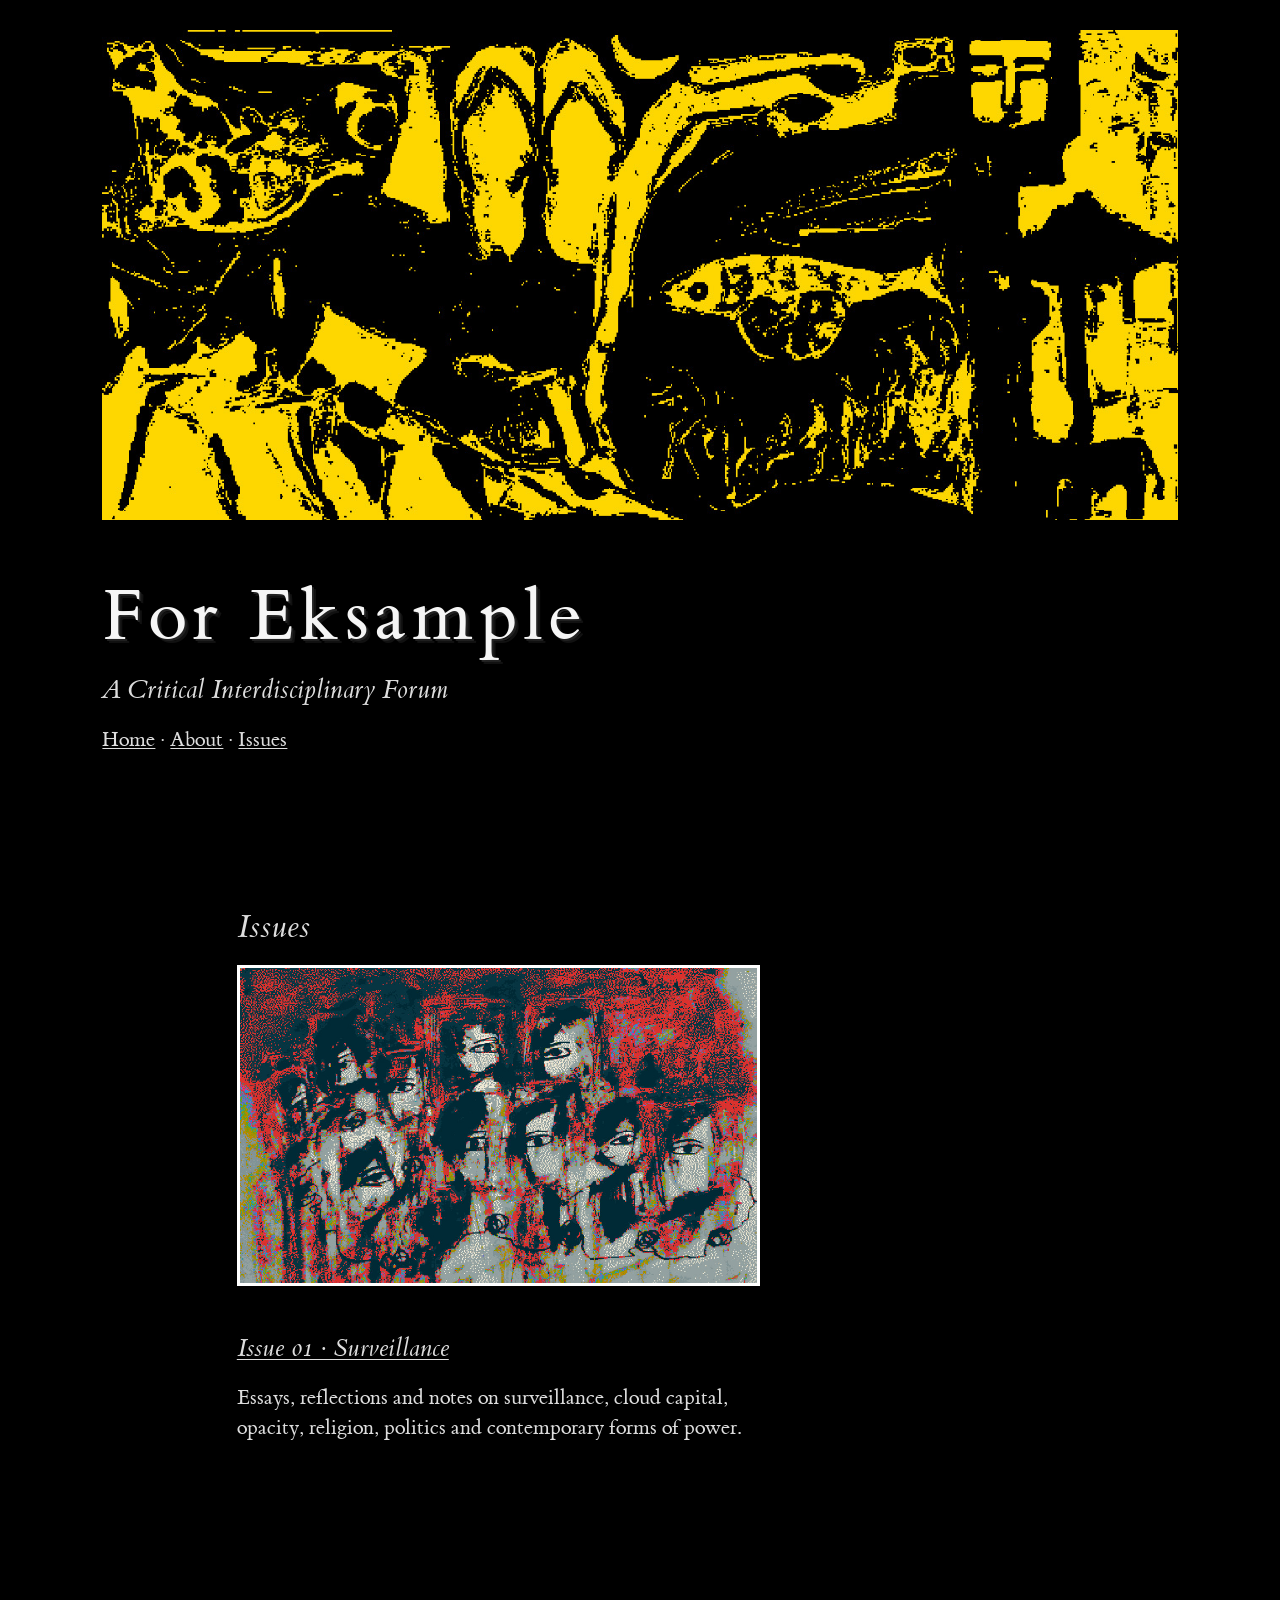
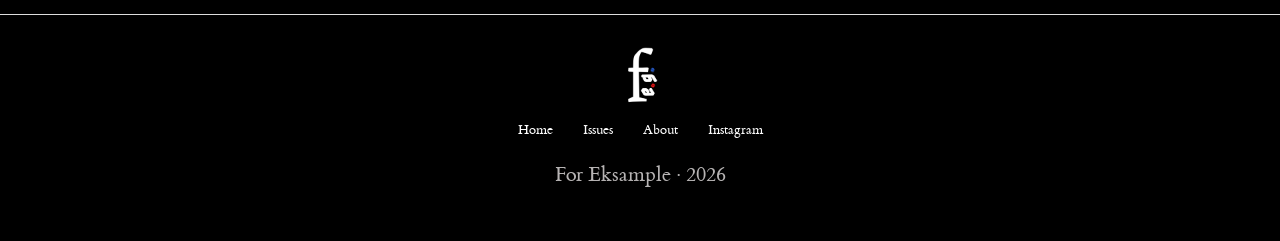
==== commit 78e38025: "edits" ====
--- a/index.html
+++ b/index.html
@@ -34,7 +34,7 @@
         <h2>Issues</h2>
 
         <figure>
-            <a href="index.html">
+            <a href="issue1.html">
               <img src="assets/imgs/banner.jpeg"
      class="issue-cover"
      alt="Issue 01 Cover">
@@ -42,13 +42,13 @@
         </figure>
 
         <h3>
-            <a href="index.html">
+            <a href="issue1.html">
                 Issue 01 · Surveillance
             </a>
         </h3>
 
         <p>
-            Essays on surveillance, cloud capital, opacity,
+            Essays, reflections and notes on surveillance, cloud capital, opacity,
             religion, politics and contemporary forms of power.
         </p>
 
